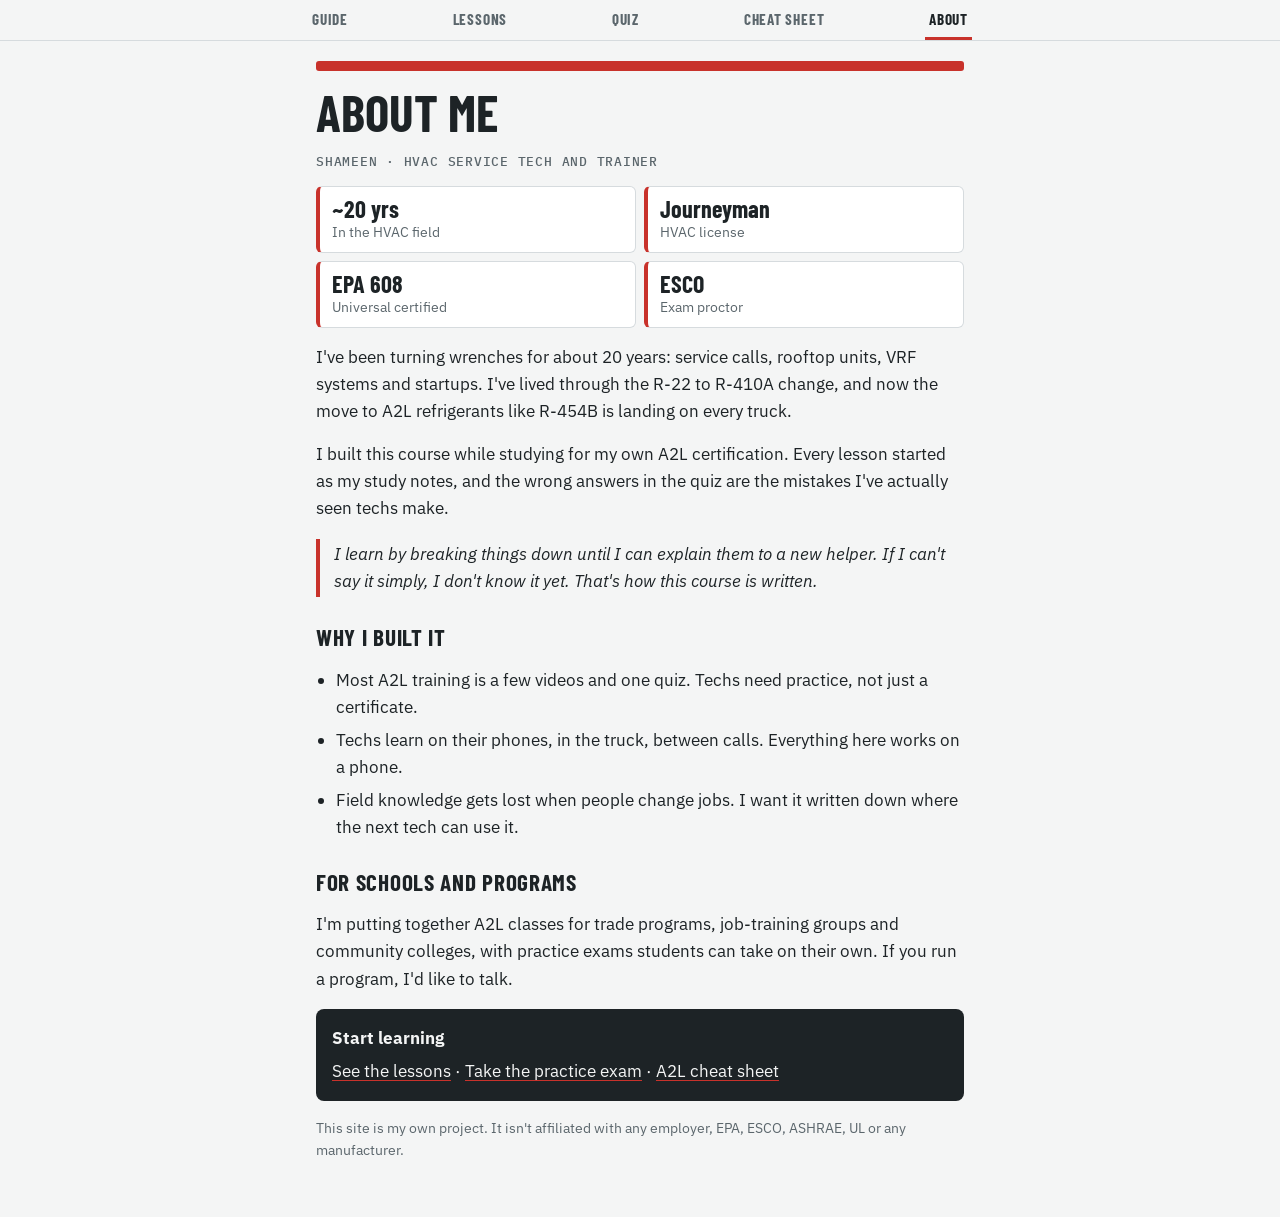
==== about/index.html @ 71c9f42b "Add course map and About page; add About to the menu - lessons/: five-lesson map (Lesson 1 live, fou" ====
<!doctype html>
<html lang="en">
<head>
<meta charset="utf-8">
<meta name="viewport" content="width=device-width, initial-scale=1, viewport-fit=cover">
<title>About Shameen</title>
<meta name="description" content="About Shameen, an HVAC service tech with about 20 years in the field, a journeyman license, EPA 608 Universal and ESCO proctor, who built this A2L course.">
<link rel="stylesheet" href="https://fonts.googleapis.com/css2?family=Barlow+Condensed:wght@600;700&family=IBM+Plex+Sans:ital,wght@0,400;0,600;1,400&family=IBM+Plex+Mono:wght@500&display=swap">
<script type="application/ld+json">
{"@context":"https://schema.org","@type":"ProfilePage","mainEntity":{"@type":"Person","name":"Shameen","jobTitle":"HVAC service technician and trainer","hasCredential":["Journeyman HVAC license","EPA Section 608 Universal certification","ESCO Group exam proctor"],"knowsAbout":["A2L refrigerants","R-454B","VRF systems","rooftop units","HVAC service"]}}
</script>
<style>
:root{
  --bg:#f4f5f5; --paper:#ffffff; --fg:#1d2326; --muted:#5b666c; --line:#d6dbde; --band:#c8322b; --tint:#fbecea; --good:#1f7a4a; --goodtint:#e3f3ea;
  --display:"Barlow Condensed","Arial Narrow",sans-serif; --body:"IBM Plex Sans",system-ui,sans-serif; --mono:"IBM Plex Mono",ui-monospace,monospace;
}
@media (prefers-color-scheme:dark){:root:not([data-theme="light"]){--bg:#15191b;--paper:#1c2225;--fg:#e6e9eb;--muted:#9ba6ac;--line:#323b40;--band:#e2564e;--tint:#33201f;--good:#5fcf8f;--goodtint:#183026;color-scheme:dark}}
:root[data-theme="dark"]{--bg:#15191b;--paper:#1c2225;--fg:#e6e9eb;--muted:#9ba6ac;--line:#323b40;--band:#e2564e;--tint:#33201f;--good:#5fcf8f;--goodtint:#183026;color-scheme:dark}
*{box-sizing:border-box}
body{background:var(--bg);color:var(--fg);font:17px/1.6 var(--body);margin:0}
article{max-width:680px;margin:0 auto;padding-block:20px 56px;padding-left:max(16px,env(safe-area-inset-left,0px));padding-right:max(16px,env(safe-area-inset-right,0px));display:flex;flex-direction:column;gap:16px}
.band{height:10px;background:var(--band);border-radius:3px}
h1{font:700 clamp(2.2rem,8vw,3.2rem)/.98 var(--display);text-transform:uppercase;margin:0;text-wrap:balance}
h2{font:700 1.45rem/1.1 var(--display);text-transform:uppercase;letter-spacing:.03em;margin:12px 0 0}
p,ul{margin:0} ul{padding-left:1.2em;display:flex;flex-direction:column;gap:6px}
a{color:var(--fg);text-decoration-color:var(--band);text-underline-offset:3px}
a:focus-visible{outline:3px solid var(--band);outline-offset:2px}
.by{font:500 .8rem var(--mono);color:var(--muted);text-transform:uppercase;letter-spacing:.06em}
.src{font-size:.86rem;color:var(--muted)}
.creds{display:grid;grid-template-columns:1fr 1fr;gap:8px}
.creds div{background:var(--paper);border:1px solid var(--line);border-left:4px solid var(--band);border-radius:6px;padding:10px 12px;display:flex;flex-direction:column;gap:2px}
.creds b{font:700 1.5rem/1 var(--display)} .creds span{font-size:.86rem;color:var(--muted);line-height:1.35}
.quote{border-left:4px solid var(--band);padding:2px 0 2px 14px;font-style:italic}
.cta{background:var(--fg);color:var(--bg);border-radius:8px;padding:16px;display:flex;flex-direction:column;gap:6px}.cta a{color:var(--bg)}
</style>
<link rel="stylesheet" href="../assets/nav.css">
</head>
<body>
<nav class="site-nav" aria-label="Site"><ul><li><a href="../">Guide</a></li><li><a href="../lessons/">Lessons</a></li><li><a href="../quiz/">Quiz</a></li><li><a href="../cheat-sheet/">Cheat sheet</a></li><li><a href="../about/" aria-current="page">About</a></li></ul></nav>
<article>
  <div class="band" aria-hidden="true"></div>
  <h1>About me</h1>
  <p class="by">Shameen · HVAC service tech and trainer</p>
  <div class="creds">
    <div><b>~20 yrs</b><span>In the HVAC field</span></div>
    <div><b>Journeyman</b><span>HVAC license</span></div>
    <div><b>EPA 608</b><span>Universal certified</span></div>
    <div><b>ESCO</b><span>Exam proctor</span></div>
  </div>
  <p>I've been turning wrenches for about 20 years: service calls, rooftop units, VRF systems and startups. I've lived through the R-22 to R-410A change, and now the move to A2L refrigerants like R-454B is landing on every truck.</p>
  <p>I built this course while studying for my own A2L certification. Every lesson started as my study notes, and the wrong answers in the quiz are the mistakes I've actually seen techs make.</p>
  <p class="quote">I learn by breaking things down until I can explain them to a new helper. If I can't say it simply, I don't know it yet. That's how this course is written.</p>
  <h2>Why I built it</h2>
  <ul>
    <li>Most A2L training is a few videos and one quiz. Techs need practice, not just a certificate.</li>
    <li>Techs learn on their phones, in the truck, between calls. Everything here works on a phone.</li>
    <li>Field knowledge gets lost when people change jobs. I want it written down where the next tech can use it.</li>
  </ul>
  <h2>For schools and programs</h2>
  <p>I'm putting together A2L classes for trade programs, job-training groups and community colleges, with practice exams students can take on their own. If you run a program, I'd like to talk.</p>
  <div class="cta"><b>Start learning</b><p><a href="../lessons/">See the lessons</a> · <a href="../quiz/">Take the practice exam</a> · <a href="../cheat-sheet/">A2L cheat sheet</a></p></div>
  <p class="src">This site is my own project. It isn't affiliated with any employer, EPA, ESCO, ASHRAE, UL or any manufacturer.</p>
</article>
</body>
</html>
---- assets/nav.css ----
/* Site menu, shared by every page. Uses each page's own color tokens. */
.site-nav{position:sticky;top:0;z-index:20;background:var(--bg);border-bottom:1px solid var(--line)}
.site-nav ul{list-style:none;margin:0 auto;max-width:680px;padding:0 max(8px,env(safe-area-inset-left,0px));display:flex;flex-direction:row;justify-content:space-between;gap:2px}
.site-nav a{display:block;padding:12px 4px 10px;font:700 .95rem/1 var(--display);text-transform:uppercase;letter-spacing:.05em;color:var(--muted);text-decoration:none;border-bottom:3px solid transparent;white-space:nowrap}
.site-nav a:hover{color:var(--fg)}
.site-nav a[aria-current="page"]{color:var(--fg);border-bottom-color:var(--band)}
.site-nav a:focus-visible{outline:3px solid var(--band);outline-offset:-3px}
@media print{.site-nav{display:none}}
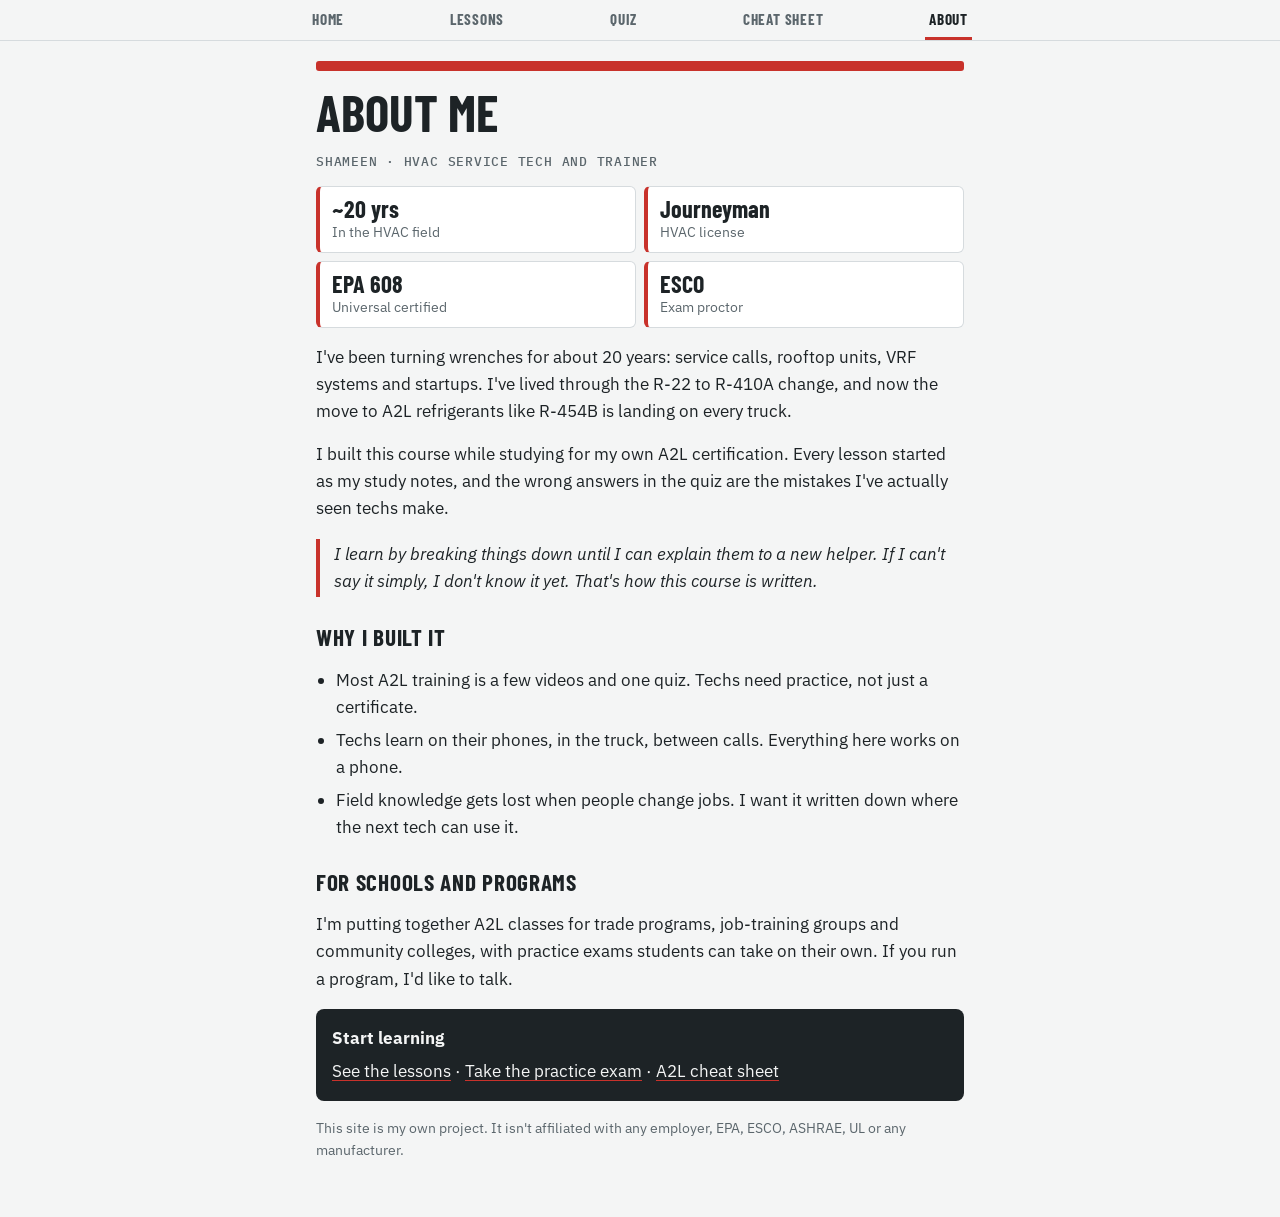
==== commit 09b3434e: "Add course landing page and Words to Know glossary - New landing page at the site root: hero, quick " ====
--- a/about/index.html
+++ b/about/index.html
@@ -36,7 +36,7 @@
 <link rel="stylesheet" href="../assets/nav.css">
 </head>
 <body>
-<nav class="site-nav" aria-label="Site"><ul><li><a href="../">Guide</a></li><li><a href="../lessons/">Lessons</a></li><li><a href="../quiz/">Quiz</a></li><li><a href="../cheat-sheet/">Cheat sheet</a></li><li><a href="../about/" aria-current="page">About</a></li></ul></nav>
+<nav class="site-nav" aria-label="Site"><ul><li><a href="../">Home</a></li><li><a href="../lessons/">Lessons</a></li><li><a href="../quiz/">Quiz</a></li><li><a href="../cheat-sheet/">Cheat sheet</a></li><li><a href="../about/" aria-current="page">About</a></li></ul></nav>
 <article>
   <div class="band" aria-hidden="true"></div>
   <h1>About me</h1>
